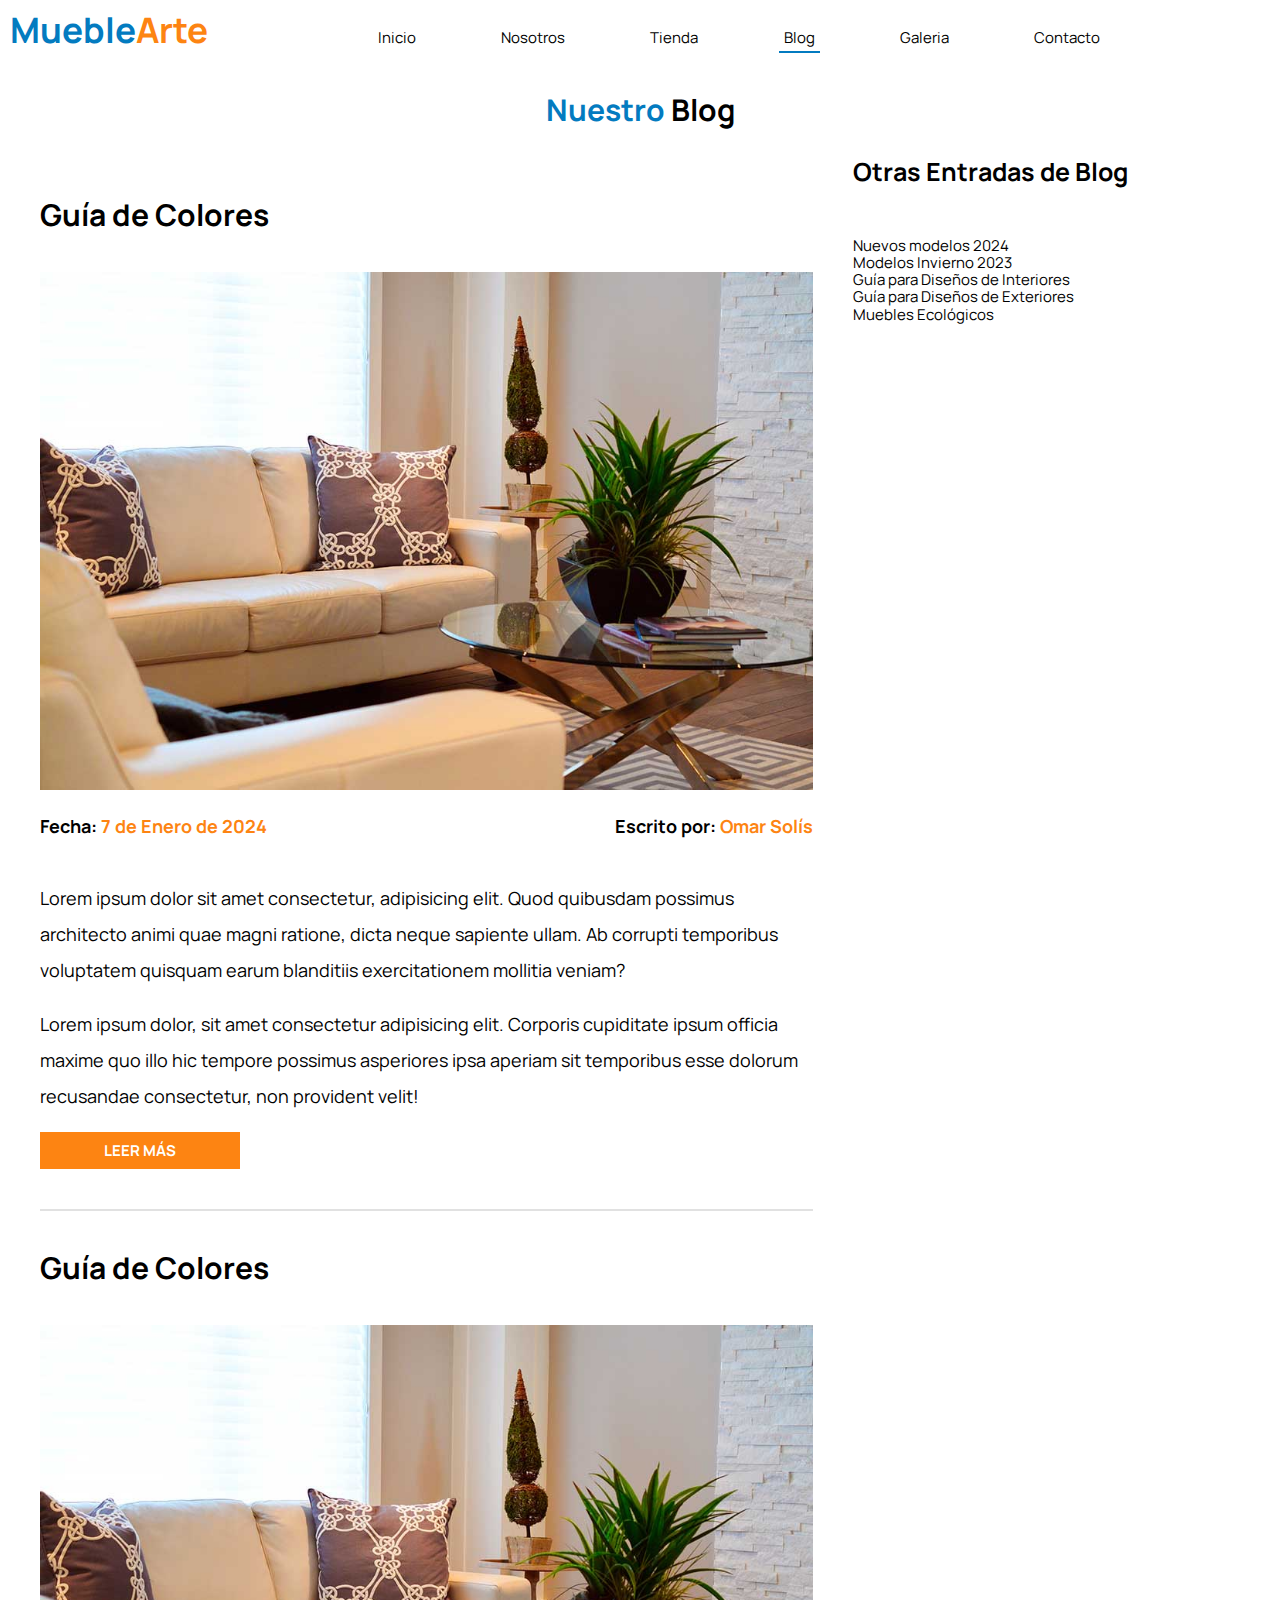
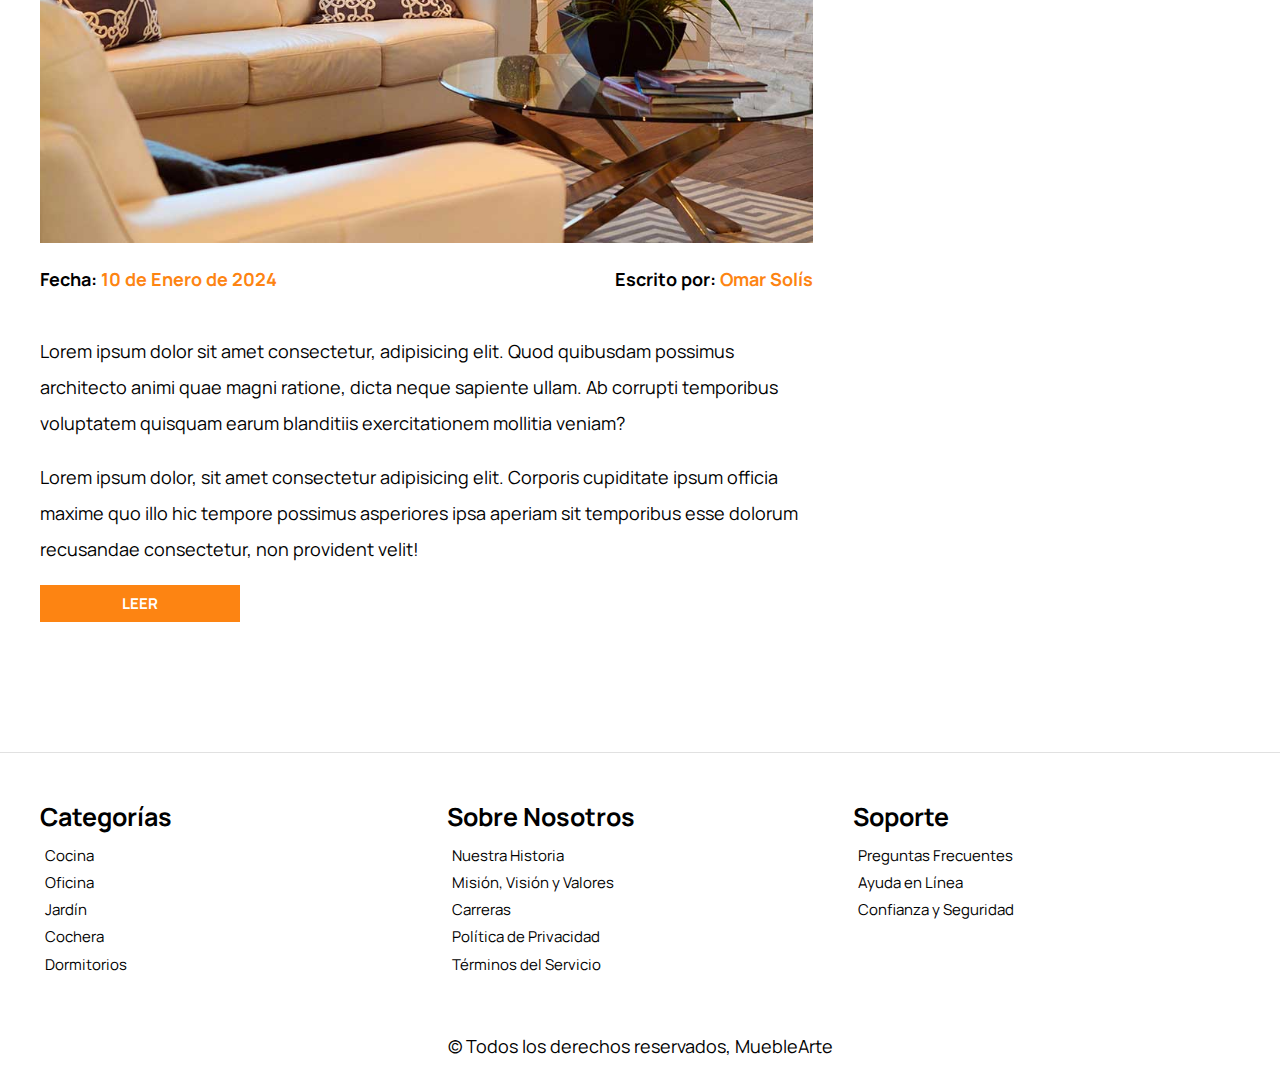
==== blog.html @ f78dfee0 "10 January 2024" ====
<!DOCTYPE html>
<html lang="en">
<head>
  <meta charset="UTF-8" />
  <meta name="viewport" content="width=device-width, initial-scale=1.0" />
  <link rel="preconnect" href="https://fonts.googleapis.com" />
  <link rel="preconnect" href="https://fonts.gstatic.com" crossorigin />
  <link
    href="https://fonts.googleapis.com/css2?family=Manrope:wght@300;400;700&family=Playfair+Display:ital@1&display=swap"
    rel="stylesheet"
  />
  <link rel="stylesheet" href="css/normalize.css" />
  <link rel="stylesheet" href="css/app.css" />
    <title>MuebleArte - Blog</title>
    
</head>
<body>
    <div class="contenedor-navegacion">
        <a href="index.html"><h1 class="nombre-sitio">Mueble<span>Arte</span></h1></a>
        <nav class="nav-principal contenedor">
          <a href="index.html">Inicio</a>
          <a href="nosotros.html">Nosotros</a>
          <a href="tienda.html">Tienda</a>
          <a class="enlace-activo" href="blog.html">Blog</a>
          <a href="galeria.html">Galeria</a>
          <a href="contacto.html">Contacto</a>
        </nav>
      </div>

      <main class="contenido-principal contenedor">
        <h2 class="subtitulo">Nuestro <span>Blog</span></h2>

        <section class="contenedor-blog">
          <div class="blog">
            <article class="entrada">
              <h2>Guía de Colores</h2>

              <div class="imagen">
                <img src="img/nosotros.jpg" alt="Imagen de blog">
              </div>

              <div class="entrada-meta">
                <p>Fecha: <span>7 de Enero de 2024</span></p>
                <p>Escrito por: <span>Omar Solís</span></p>
              </div>

              <div class="entrada-blog">
                <p>Lorem ipsum dolor sit amet consectetur, adipisicing elit. Quod quibusdam possimus architecto animi quae magni ratione, dicta neque sapiente ullam. Ab corrupti temporibus voluptatem quisquam earum blanditiis exercitationem mollitia veniam?</p>

                <p>Lorem ipsum dolor, sit amet consectetur adipisicing elit. Corporis cupiditate ipsum officia maxime quo illo hic tempore possimus asperiores ipsa aperiam sit temporibus esse dolorum recusandae consectetur, non provident velit!</p>
              </div>

              <a href="entrada.html" class="btn max-width-20">Leer más</a>
            </article>

            <article class="entrada">
              <h2>Guía de Colores</h2>

              <div class="imagen">
                <img src="img/nosotros.jpg" alt="Imagen de blog">
              </div>

              <div class="entrada-meta">
                <p>Fecha: <span>10 de Enero de 2024</span></p>
                <p>Escrito por: <span>Omar Solís</span></p>
              </div>

              <div class="entrada-blog">
                <p>Lorem ipsum dolor sit amet consectetur, adipisicing elit. Quod quibusdam possimus architecto animi quae magni ratione, dicta neque sapiente ullam. Ab corrupti temporibus voluptatem quisquam earum blanditiis exercitationem mollitia veniam?</p>

                <p>Lorem ipsum dolor, sit amet consectetur adipisicing elit. Corporis cupiditate ipsum officia maxime quo illo hic tempore possimus asperiores ipsa aperiam sit temporibus esse dolorum recusandae consectetur, non provident velit!</p>
              </div>
              <a href="entrada.html" class="btn max-width-20">Leer</a>
            </article>
          </div>

          <aside>
            <h3>Otras Entradas de Blog</h3>
            <ul>
              <li><a href="entrada.html">Nuevos modelos 2024</a></li>
              <li><a href="entrada.html">Modelos Invierno 2023</a></li>
              <li><a href="entrada.html">Guía para Diseños de Interiores</a></li>
              <li><a href="entrada.html">Guía para Diseños de Exteriores</a></li>
              <li><a href="entrada.html">Muebles Ecológicos</a></li>
            </ul>
          </aside>
        </section>
      </main>

      <footer class="site-footer">
        <div class="grid-footer contenedor">
          <div>
            <h3>Categorías</h3>
            <nav class="footer-menu">
              <a href="#">Cocina</a>
              <a href="#">Oficina</a>
              <a href="#">Jardín</a>
              <a href="#">Cochera</a>
              <a href="#">Dormitorios</a>
            </nav>
          </div>
          <div>
            <h3>Sobre Nosotros</h3>
            <nav class="footer-menu">
              <a href="#">Nuestra Historia</a>
              <a href="#">Misión, Visión y Valores</a>
              <a href="#">Carreras</a>
              <a href="#">Política de Privacidad</a>
              <a href="#">Términos del Servicio</a>
            </nav>
          </div>
          <div>
            <h3>Soporte</h3>
            <nav class="footer-menu">
              <a href="#">Preguntas Frecuentes</a>
              <a href="#">Ayuda en Línea</a>
              <a href="#">Confianza y Seguridad</a>
            </nav>
          </div>
        </div>
        <p class="copyright">&copy; Todos los derechos reservados, MuebleArte</p>
      </footer>
</body>
</html>
---- css/app.css ----
html{
    box-sizing: border-box;
    font-size: 62.5%;/*1rem = 10px*/
}
*, *::before, ::after{
    box-sizing: inherit;
}
body{
    font-family: 'Manrope', sans-serif;
}
/*Globales*/
a{ 
    text-decoration: none;
    color: #000;
    font-size: 1.5rem;
}
h1,
h2,
h3{
    margin: 0;
}
h1{
    font-size: 3.5rem;
}
h2{
    font-size: 3rem;
}
h3{
    font-size: 2.5rem;
    margin: 0 0 5rem 0;
}
p{
    font-size: 1.8rem;
    line-height: 2;
}
img {
    max-width: 100%;
    display: block;
}
ul{
    list-style: none;
    padding: 0;
    margin: 0;
}
.contenedor{
    max-width: 120rem;
    margin: 0 auto;
}
.contenedor-md{
    max-width: 60rem;
    margin: 0 auto;
}
.subtitulo {
    color: #037bc0;
    text-align: center;
    margin: 3rem 0;
}
.subtitulo span{
    color: #000;
}
.btn{
    background-color: #fd8412;
    color: #fff;
    display: block;
    text-transform: uppercase;
    font-weight: 700;
    padding: 1rem;
    transition: background-color .3s ease;
    text-align: center;
}
.btn:hover{
    background-color: #eb790f;
    cursor: pointer;
}

/*Utilidades*/
.text-center{
    text-align: center;
}
.max-width-20{
    max-width: 20rem;
}

/*Header y navegacion*/
.contenedor-navegacion{
    display: flex;
    padding: 1rem;
    align-items: baseline;
}
.nav-principal{
    display: flex;
    justify-content:space-evenly;
    width: 70%;
    
}
.nav-principal a{
    padding: .5rem;
    transition: all 0s ease;
    display: block;
    text-align: center;
}
.enlace-activo,
.nav-principal a:hover{
    border-bottom: 2px solid #037bc0;
}
.nombre-sitio{
    text-align: center;
    color: #037bc0;
}
.nombre-sitio span{
    color:#fd8412;;
}

.hero{
    background-image: linear-gradient(rgba(0, 0, 0, 0.7), rgba(0, 0, 0, 0.7)), url('../img/principal.jpg');
    height: 55rem;
    display: flex;
    align-items: center;
    background-repeat: no-repeat;
    background-size: cover;
    background-position:center center;
    padding: 1rem;
}
.slogan{
    color: white;
    width: 50%;
    line-height: 1.5;
    font-size: 4rem;
    font-weight: 300;
}


/*Categorias*/
.listado-categorias{
    display: grid;
    grid-template-columns:repeat(3, 1fr);
    gap: 2rem;
}
.categoria a{
    text-align: center;
    display: block;
    padding: 1rem;
    font-size: 1.8rem;
    transition: all .3s ease;
    border-bottom-right-radius: 3rem;
    border-bottom-left-radius: 3rem;
}
.categoria a:hover{
    background-color: #037bc0;
    color: #fff;
}

/*Sobre-nosotros*/
.sobre-nosotros{
    margin: 5rem 0;
    background-image: linear-gradient(to right, transparent 50%, #037bc0 50%, #037bc0 100% ), url(../img/nosotros.jpg);
    padding: 10rem 0;
    background-repeat: no-repeat;
    background-size: 100%, 90rem;
    background-position: left center;
}
.sobre-nosotros-flex{
    display: flex;
    justify-content: flex-end;
}
.texto-nosotros{
    flex-basis: 50%;
    padding-left: 5rem;
    color: #fff;
}
/*Listado de productos*/
.listado-productos{
    display: grid;
    grid-template-columns: repeat(6,1fr);
    gap: 1rem;
}
.producto:nth-child(1){
    grid-column: 1 / 7;
    display: grid;
    grid-template-columns: 3fr 1fr;
}
.producto:nth-child(1) img{
    height: 47rem;
    width: 100%;
    object-fit: cover;
}
.producto:nth-child(2) img,
.producto:nth-child(3) img{
    height: 30rem;
    width: 100%;
    object-fit: cover;
}
.producto:nth-child(2){
    grid-column: 1 / 4;
}
.producto:nth-child(3){
    grid-column: 4 / 7;
}
.producto:nth-child(4){
    grid-column: 1 / 3;
}
.producto:nth-child(5){
    grid-column: 3 / 5;
}
.producto:nth-child(6){
    grid-column: 5 / 7;
}

.producto{
    background-color: #037bc0;
}
.texto-producto{
    color: #fff;
    text-align: center;
    padding: 2rem;
}
.texto-producto h3{
    margin: 0.5rem 0 0 0;
}
.texto-producto p{
    margin: 0 0 0.5rem 0;
}
.precio{
    font-size:2.8rem;
    font-weight: 700;
}

/*Footer*/

.site-footer{
    border-top: 1px solid #e1e1e1;
    margin-top: 5rem;
    padding-top: 5rem;
}
.site-footer h3{
    margin-bottom: 1rem;
}
.grid-footer{
    display: grid;
    grid-template-columns: repeat(3,1fr);
    gap: 2rem;
}
.footer-menu a{
    display: block;
    padding: .5rem;
}
.copyright{
    text-align: center;
    margin-top: 5rem;
}

/*Nosotros*/
.contenido-nosotros{
    display: grid;
    grid-template-columns: 1fr 2fr;
    grid-template-columns: repeat(auto-fit, minmax(25rem, 1fr));
    column-gap: 4rem;
}
.informacion-nosotros{
    display: flex;
    flex-direction: column;
    justify-content: space-evenly;
}

/*Blog*/
.contenedor-blog{
    margin-top: 3rem;
    display: grid;
    grid-template-columns: 2fr 1fr;
    column-gap: 4rem;
}

.entrada{
    border-bottom: 2px solid #e1e1e1;
    padding-bottom: 4rem;
    margin-bottom: 4rem;
}
.entrada:last-of-type{
    border: none;
}
.entrada-meta{
    display: flex;
    justify-content: space-between;
}
.entrada-meta p{
    font-weight: 700;
}
.entrada-meta span{
    color: #fd8412;
}
.blog h2{
    margin: 4rem 0;
}

/*Galeria*/
.galeria{
    display: grid;
    grid-template-columns: repeat(3,1fr);
    gap: 2rem;
}

.galeria img{
    height: 30rem;
    width: 100%;
    object-fit: cover;
}

.galeria li:nth-child(2){
    grid-column: 2 / 4;
}
.galeria li:nth-child(6){
    grid-column: 1 / 4;
}
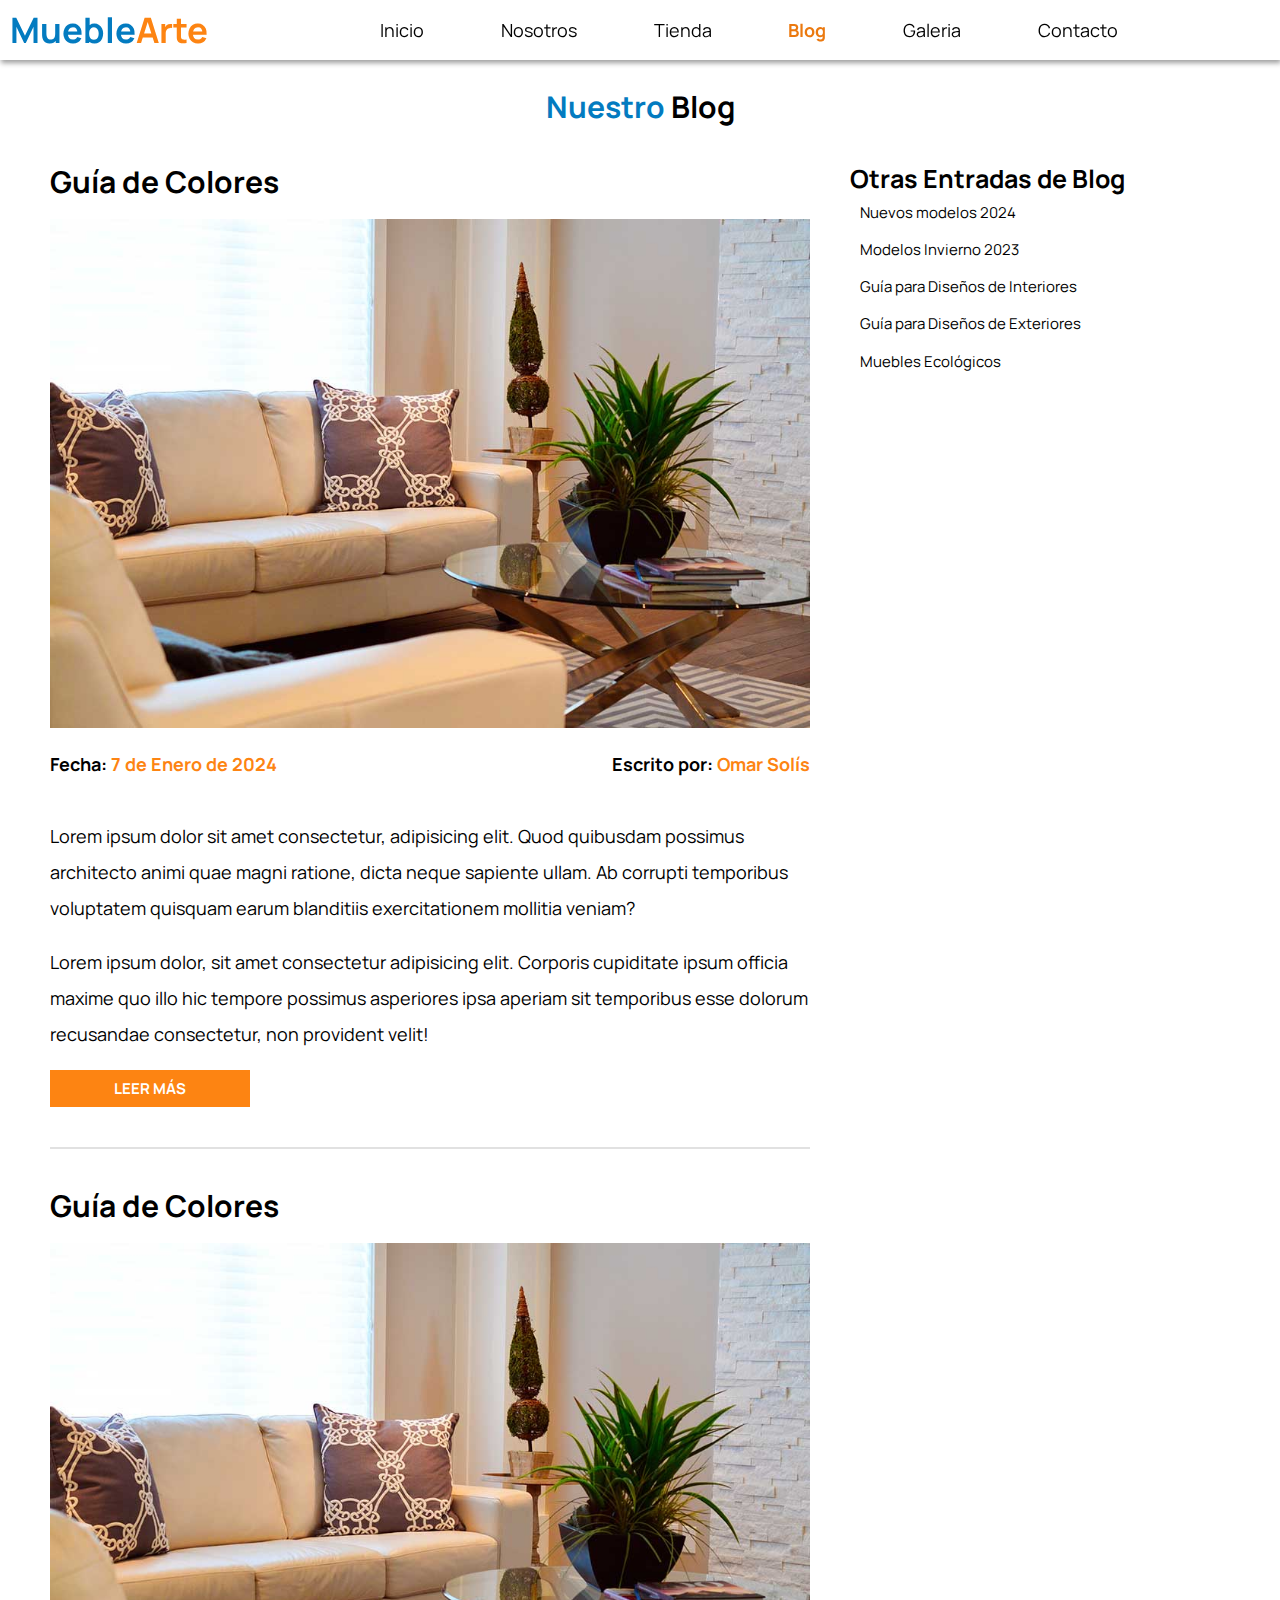
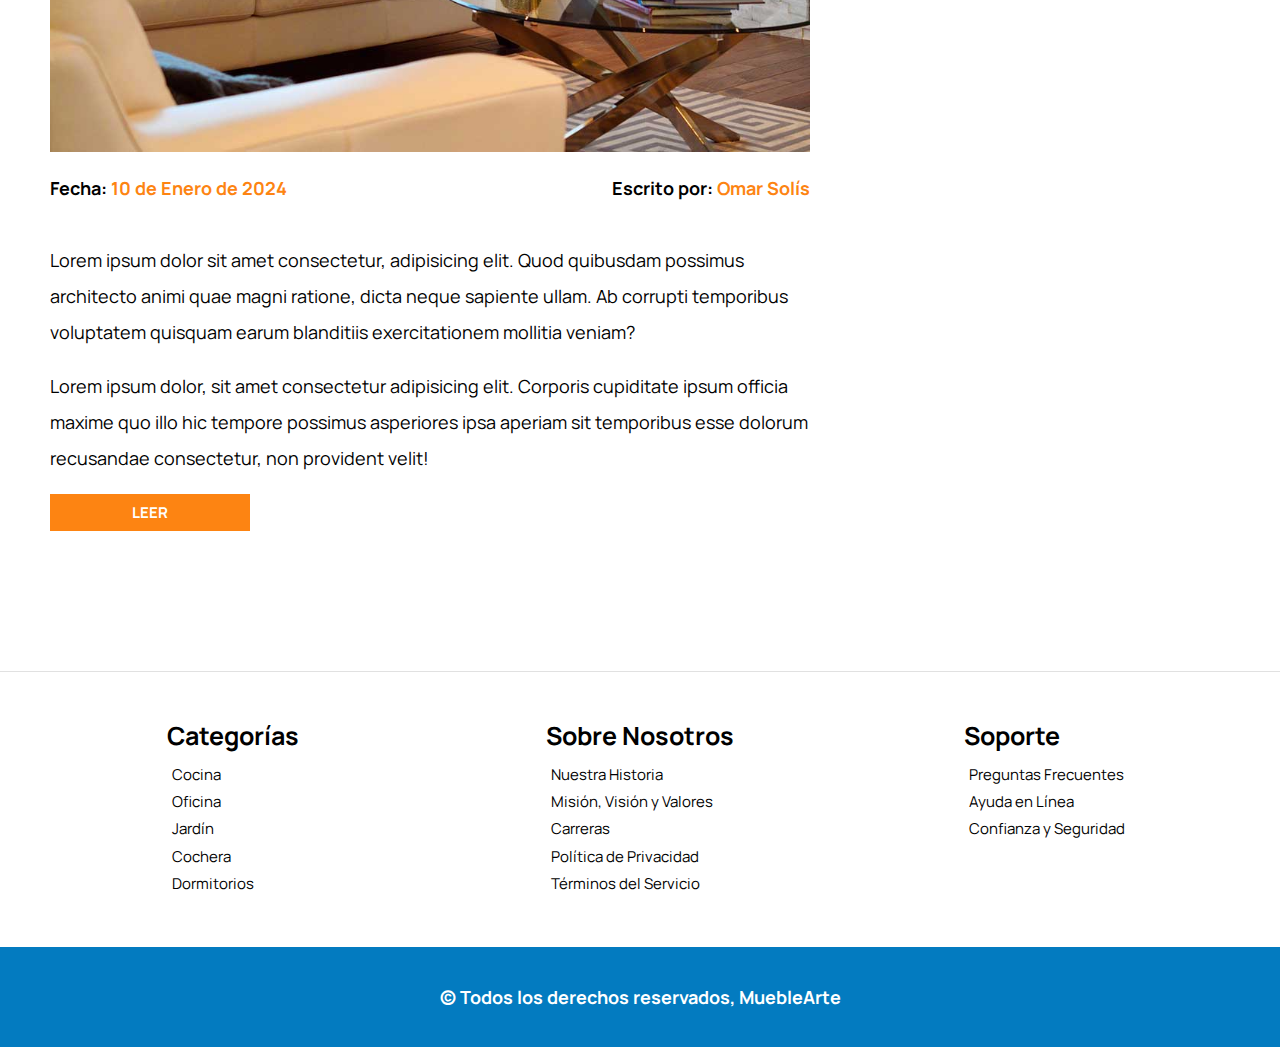
==== commit 92483018: "15 January 2024 Deploy" ====
--- a/blog.html
+++ b/blog.html
@@ -38,7 +38,6 @@
               <div class="imagen">
                 <img src="img/nosotros.jpg" alt="Imagen de blog">
               </div>
-
               <div class="entrada-meta">
                 <p>Fecha: <span>7 de Enero de 2024</span></p>
                 <p>Escrito por: <span>Omar Solís</span></p>
@@ -74,9 +73,9 @@
             </article>
           </div>
 
-          <aside>
+          <aside class="aside">
             <h3>Otras Entradas de Blog</h3>
-            <ul>
+            <ul class="entradas-lista">
               <li><a href="entrada.html">Nuevos modelos 2024</a></li>
               <li><a href="entrada.html">Modelos Invierno 2023</a></li>
               <li><a href="entrada.html">Guía para Diseños de Interiores</a></li>
--- a/css/app.css
+++ b/css/app.css
@@ -31,11 +31,19 @@
 }
 p{
     font-size: 1.8rem;
-    line-height: 2;
+    line-height: 1.5;
+}
+@media (min-width: 768px) {
+    p{
+        line-height: 2;
+    }
 }
 img {
     max-width: 100%;
     display: block;
+}
+textarea{
+    resize: none;
 }
 ul{
     list-style: none;
@@ -67,53 +75,89 @@
     padding: 1rem;
     transition: background-color .3s ease;
     text-align: center;
+    border: none;
+    width: 100%;
 }
 .btn:hover{
     background-color: #eb790f;
     cursor: pointer;
 }
-
+@media (min-width: 768px) {
+    .btn{
+        width: auto;
+    }
+}
 /*Utilidades*/
 .text-center{
     text-align: center;
 }
-.max-width-20{
-    max-width: 20rem;
-}
+@media (min-width: 768px) {
+    .max-width-20{
+        max-width: 20rem;
+    }
+}
+
 
 /*Header y navegacion*/
 .contenedor-navegacion{
     display: flex;
     padding: 1rem;
     align-items: baseline;
+    flex-direction: column;
+    align-items: center;
+    gap: 2rem;
+   
+}
+@media (min-width: 768px) {
+    .contenedor-navegacion{
+        flex-direction: row;
+        position: sticky;
+        top: 0;
+        background-color: #fff;
+        box-shadow: 1px 3px 5px #9e9e9e;
+    }
 }
 .nav-principal{
     display: flex;
-    justify-content:space-evenly;
-    width: 70%;
-    
+    flex-direction: column;
+    align-items: center;
+}
+@media (min-width: 768px) {
+    .nav-principal{
+        flex-direction: row;
+        justify-content:space-evenly;
+        width: 70%;
+    }
 }
 .nav-principal a{
     padding: .5rem;
     transition: all 0s ease;
     display: block;
     text-align: center;
-}
-.enlace-activo,
+    font-size: 1.8rem;
+    transition: all .3s ease;
+}
 .nav-principal a:hover{
-    border-bottom: 2px solid #037bc0;
+    color: #037bc0;
+}
+.enlace-activo{
+    font-weight: 700;
+    color: #eb790f;
 }
 .nombre-sitio{
-    text-align: center;
     color: #037bc0;
 }
 .nombre-sitio span{
     color:#fd8412;;
 }
-
+@media (min-width: 768px) {
+    .nombre-sitio{
+        width: unset;
+    }
+}
 .hero{
     background-image: linear-gradient(rgba(0, 0, 0, 0.7), rgba(0, 0, 0, 0.7)), url('../img/principal.jpg');
-    height: 55rem;
+    height: 30rem;
     display: flex;
     align-items: center;
     background-repeat: no-repeat;
@@ -121,20 +165,46 @@
     background-position:center center;
     padding: 1rem;
 }
+@media (min-width: 768px) {
+    .hero{
+        height: 55rem;
+    }
+}
 .slogan{
     color: white;
-    width: 50%;
+    width: 100%;
     line-height: 1.5;
-    font-size: 4rem;
+    font-size: 2.5rem;
     font-weight: 300;
+    text-align: center;
+}
+@media (min-width: 768px) {
+    .slogan{
+        text-align: left;
+        font-size: 4rem;
+        width: 50%;
+    }
 }
 
 
 /*Categorias*/
-.listado-categorias{
-    display: grid;
-    grid-template-columns:repeat(3, 1fr);
-    gap: 2rem;
+.categoria img{
+    width: 100%;
+}
+.categoria{
+    margin-bottom: 2rem;
+}
+@media (min-width: 768px) {
+    .categoria{
+        margin-bottom: 0;
+    }
+}
+@media (min-width: 768px) {
+    .listado-categorias{
+        display: grid;
+        grid-template-columns:repeat(3, 1fr);
+        gap: 2rem;
+    }
 }
 .categoria a{
     text-align: center;
@@ -153,61 +223,100 @@
 /*Sobre-nosotros*/
 .sobre-nosotros{
     margin: 5rem 0;
-    background-image: linear-gradient(to right, transparent 50%, #037bc0 50%, #037bc0 100% ), url(../img/nosotros.jpg);
-    padding: 10rem 0;
+    background-image: linear-gradient(to bottom, transparent 50%, #037bc0 50%, #037bc0 100% ), url(../img/nosotros.jpg);
+    background-position: center, top center ;
     background-repeat: no-repeat;
-    background-size: 100%, 90rem;
-    background-position: left center;
-}
-.sobre-nosotros-flex{
-    display: flex;
-    justify-content: flex-end;
+    background-size: 100%, 70rem;
+    
+}
+@media (min-width: 768px) {
+    .sobre-nosotros{
+        margin: 5rem 0;
+        background-image: linear-gradient(to right, transparent 50%, #037bc0 50%, #037bc0 100% ), url(../img/nosotros.jpg);
+        padding: 10rem 0;
+        background-size: 100%, 90rem;
+        background-position: left center;
+    }
+}
+@media (min-width: 1080px) {
+    .sobre-nosotros{
+        background-size: 100%, 120rem;
+    }
+}
+.sobre-nosotros-grid{
+    display: grid;
+    grid-template-rows: repeat(2,1fr);
+}
+@media (min-width: 768px) {
+    .sobre-nosotros-grid{
+        grid-template-columns: repeat(2,1fr);
+        grid-template-rows: unset;
+        column-gap: 10rem;
+    }
 }
 .texto-nosotros{
-    flex-basis: 50%;
-    padding-left: 5rem;
+    grid-row: 2 / 3;
     color: #fff;
-}
+    padding: 5rem;
+}
+@media (min-width: 768px) {
+    .texto-nosotros{
+        grid-column: 2 / 3;
+    }
+    
+}
+
 /*Listado de productos*/
-.listado-productos{
-    display: grid;
-    grid-template-columns: repeat(6,1fr);
-    gap: 1rem;
-}
-.producto:nth-child(1){
-    grid-column: 1 / 7;
-    display: grid;
-    grid-template-columns: 3fr 1fr;
-}
-.producto:nth-child(1) img{
-    height: 47rem;
-    width: 100%;
-    object-fit: cover;
-}
-.producto:nth-child(2) img,
-.producto:nth-child(3) img{
-    height: 30rem;
-    width: 100%;
-    object-fit: cover;
-}
-.producto:nth-child(2){
-    grid-column: 1 / 4;
-}
-.producto:nth-child(3){
-    grid-column: 4 / 7;
-}
-.producto:nth-child(4){
-    grid-column: 1 / 3;
-}
-.producto:nth-child(5){
-    grid-column: 3 / 5;
-}
-.producto:nth-child(6){
-    grid-column: 5 / 7;
+@media (min-width: 768px) {
+    .listado-productos{
+        display: grid;
+        grid-template-columns: repeat(6,1fr);
+        gap: 1rem;
+    }
+    .producto:nth-child(1){
+        grid-column: 1 / 7;
+        display: grid;
+        grid-template-columns: 3fr 1fr;
+    }
+    .producto:nth-child(1) img{
+        height: 55rem;
+        width: 100%;
+        object-fit: cover;
+    }
+    .producto:nth-child(2) img,
+    .producto:nth-child(3) img{
+        height: 30rem;
+        width: 100%;
+        object-fit: cover;
+    }
+    .producto:nth-child(2){
+        grid-column: 1 / 4;
+    }
+    .producto:nth-child(3){
+        grid-column: 4 / 7;
+    }
+    .producto:nth-child(4){
+        grid-column: 1 / 3;
+    }
+    .producto:nth-child(5){
+        grid-column: 3 / 5;
+    }
+    .producto:nth-child(6){
+        grid-column: 5 / 7;
+    }
 }
 
 .producto{
     background-color: #037bc0;
+    margin-bottom: 2rem;
+}
+@media (min-width: 768px) {
+    .producto{
+        margin-bottom: 0;
+    }
+}
+.producto:last-of-type{
+    margin-bottom: 0;
 }
 .texto-producto{
     color: #fff;
@@ -234,19 +343,48 @@
 }
 .site-footer h3{
     margin-bottom: 1rem;
-}
-.grid-footer{
-    display: grid;
-    grid-template-columns: repeat(3,1fr);
-    gap: 2rem;
+    text-align: center;
+}
+@media (min-width: 768px) {
+    .site-footer h3{
+        text-align: left;
+    }
+    .grid-footer{
+        display: grid;
+        grid-template-columns: repeat(3,1fr);
+        justify-items: center;
+        gap: 2rem;
+    }
+}
+.grid-footer > div {
+    margin-bottom: 2rem;
+}
+@media (min-width: 768px) {
+    .grid-footer > div {
+        margin-bottom: 0;
+    }
 }
 .footer-menu a{
     display: block;
     padding: .5rem;
+    text-align: center;
+}
+@media (min-width: 768px) {
+    .footer-menu a{
+        text-align: left;
+    }
 }
 .copyright{
     text-align: center;
+    margin: 0;
+    height: 10rem;
     margin-top: 5rem;
+    color: #fff;
+    background-color: #037bc0;
+    display: flex;
+    justify-content: center;
+    align-items: center;
+    font-weight: 700;
 }
 
 /*Nosotros*/
@@ -260,27 +398,48 @@
     display: flex;
     flex-direction: column;
     justify-content: space-evenly;
+    padding: 0 1rem;
+}
+@media (min-width: 768px) {
+    .informacion-nosotros {
+        padding: 0;
+    }
 }
 
 /*Blog*/
 .contenedor-blog{
     margin-top: 3rem;
     display: grid;
-    grid-template-columns: 2fr 1fr;
+    grid-template-columns: 1fr;
     column-gap: 4rem;
-}
-
+    padding: 1rem;
+}
+@media (min-width: 768px) {
+    .contenedor-blog{
+        grid-template-columns: 2fr 1fr;
+    }
+}
 .entrada{
     border-bottom: 2px solid #e1e1e1;
     padding-bottom: 4rem;
     margin-bottom: 4rem;
 }
+.entrada h2{
+    text-align: center;
+}
+@media (min-width: 768px) {
+    .entrada h2{
+        text-align: left;
+    }
+}
 .entrada:last-of-type{
     border: none;
 }
-.entrada-meta{
-    display: flex;
-    justify-content: space-between;
+@media (min-width: 768px) {
+    .entrada-meta{
+        display: flex;
+        justify-content: space-between;
+    }
 }
 .entrada-meta p{
     font-weight: 700;
@@ -288,26 +447,82 @@
 .entrada-meta span{
     color: #fd8412;
 }
+
 .blog h2{
-    margin: 4rem 0;
-}
-
+    margin-bottom: 2rem;
+}
+.aside h3{
+    margin: 0;
+}
+.entradas-lista li{
+    padding: 1rem;
+}
+.contenido-entrada-blog{
+    padding: 1rem;
+}
 /*Galeria*/
 .galeria{
-    display: grid;
-    grid-template-columns: repeat(3,1fr);
-    gap: 2rem;
-}
-
+    padding: 1rem;
+}
+@media (min-width: 768px) {
+    .galeria{
+        display: grid;
+        grid-template-columns: repeat(3,1fr);
+        gap: 2rem;
+    }
+    .galeria li:nth-child(2){
+        grid-column: 2 / 4;
+    }
+    .galeria li:nth-child(6){
+        grid-column: 1 / 4;
+    }
+}
+.galeria li{
+    margin-bottom: 1rem;
+}
 .galeria img{
     height: 30rem;
     width: 100%;
     object-fit: cover;
 }
 
-.galeria li:nth-child(2){
-    grid-column: 2 / 4;
-}
-.galeria li:nth-child(6){
-    grid-column: 1 / 4;
+
+
+/*Formulario*/
+
+.formulario{
+    max-width:60rem;
+    margin: 0 auto;
+    font-size: 1.6rem;
+}
+.formulario fieldset{
+    border: 1px solid #000;
+    margin-bottom: 2rem;
+}
+.formulario legend{
+    color: #fff;
+    background-color: #eb790f;
+    width: 100%;
+    text-transform: uppercase;
+    text-align: center;
+    font-weight: 700;
+    padding: 1rem;
+    margin-bottom: 3rem;
+}
+.campo{
+    display: flex;
+    margin-bottom: 1rem;
+}
+.campo label{
+    flex-basis: 10rem;
+}
+.campo input:not([type="radio"]),
+.campo textarea, 
+.campo select{
+    flex: 1;
+    background-color: #e1e1e15b;
+    outline: none;
+    border: none;
+    padding: 1rem;
+    border-radius: .5rem;
 }